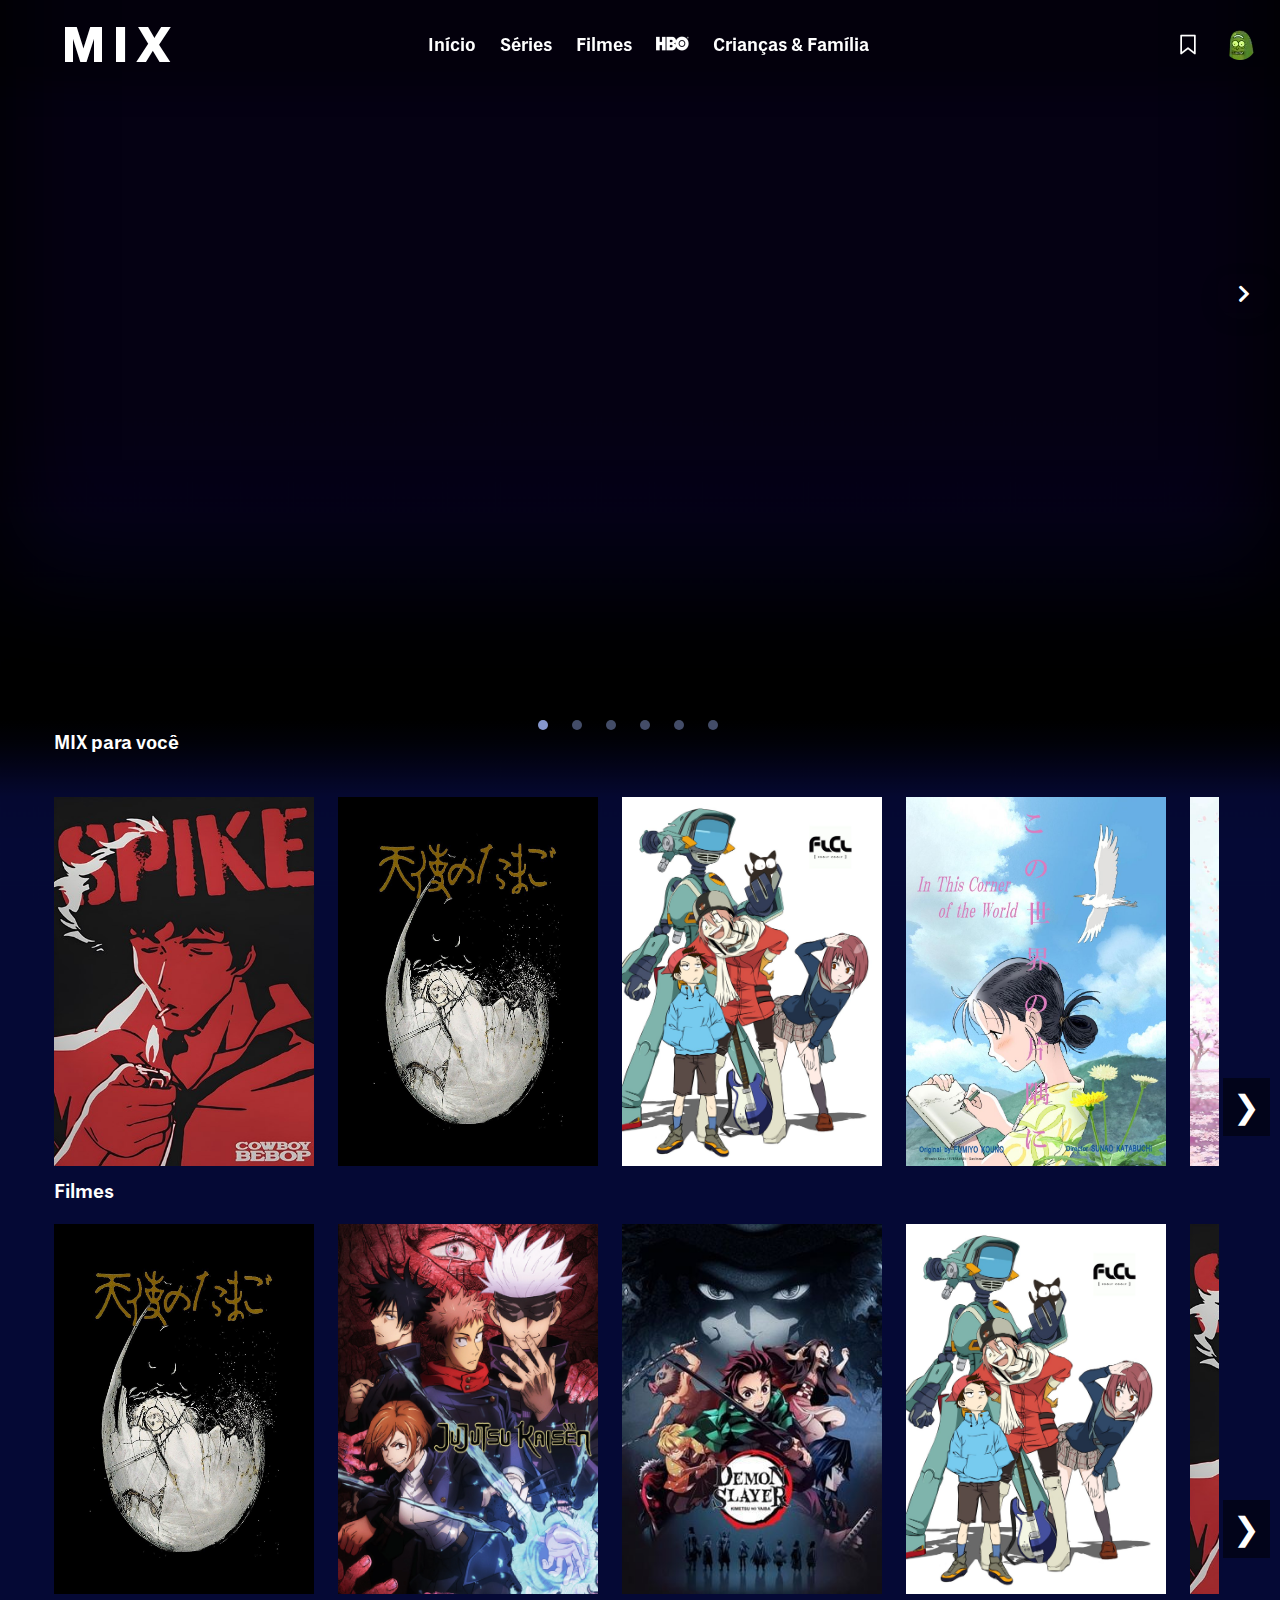
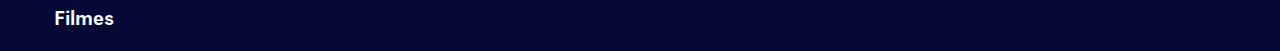
==== index.html @ 0c9e5390 "hbo-base" ====
<!DOCTYPE html>

<html lang="pt-BR">

<head>
    <meta charset="UTF-8">
    <meta name="viewport" content="width=device-width, initial-scale=1.0">
    <title>Home • Mix</title>
    <link rel="stylesheet" href="source/css/style.css">
    <link rel="stylesheet" href="source/css/videostyle.css">
    <link rel="icon" href="source/img/Icons/image.png" type="image/x-icon">
    <link rel="stylesheet" href="https://cdnjs.cloudflare.com/ajax/libs/font-awesome/5.15.4/css/all.min.css">
    <link rel="stylesheet" href="source/css/teste.css">

</head>

<body>

    <header>

        <div class="container-header">

            <nav id="menu">
                <a id="logo" href="index.html" style="text-decoration: none;">M I X</a>

                <div id="container-middle-menu">

                    <ul id="minus" style="list-style-type: none;">
                        <li class="pulle"><a class="link-menu" href="teste.html">Início</a></li>
                        <li class="pulle"><a class="link-menu" href="#">Séries</a></li>
                        <li class="pulle"><a class="link-menu" href="#">Filmes</a></li>
                        <li class="pulle"><a class="link-menu" href="https://play.max.com"><img
                                    src="source/img/Icons/f2fde30cf1b2.png"
                                    style="margin-top: -5px; position:relative;"></a>
                        </li>
                        <li class="pulle"><a class="link-menu" href="#">Crianças & Família</a></li>
                    </ul>

                </div>

                <div id="left-menu">
                    <ul id="minus" style="list-style-type: none;">
                        <li><a class="pulle" href="#"><img loading="eager" alt=""
                                    src="https://images.cdn.prd.api.discomax.com/2023%2F4%2F14%2F142d5e2b-0c8d-4886-8617-f9f58acfb4b8.png"
                                    srcset="https://images.cdn.prd.api.discomax.com/2023%2F4%2F14%2Fd1c89ec8-a4a6-4acb-bb75-d5a9eca17880.png?h=24&amp;f=webp 24w,https://images.cdn.prd.api.discomax.com/2023%2F4%2F14%2Fd1c89ec8-a4a6-4acb-bb75-d5a9eca17880.png?h=30&amp;f=webp 30w,https://images.cdn.prd.api.discomax.com/2023%2F4%2F14%2Fd1c89ec8-a4a6-4acb-bb75-d5a9eca17880.png?h=32&amp;f=webp 32w,https://images.cdn.prd.api.discomax.com/2023%2F4%2F14%2Fd1c89ec8-a4a6-4acb-bb75-d5a9eca17880.png?h=48&amp;f=webp 48w,https://images.cdn.prd.api.discomax.com/2023%2F4%2F14%2Fd1c89ec8-a4a6-4acb-bb75-d5a9eca17880.png?h=60&amp;f=webp 60w,https://images.cdn.prd.api.discomax.com/2023%2F4%2F14%2Fd1c89ec8-a4a6-4acb-bb75-d5a9eca17880.png?h=64&amp;f=webp 64w,https://images.cdn.prd.api.discomax.com/2023%2F4%2F14%2Fd1c89ec8-a4a6-4acb-bb75-d5a9eca17880.png?h=72&amp;f=webp 72w,https://images.cdn.prd.api.discomax.com/2023%2F4%2F14%2Fd1c89ec8-a4a6-4acb-bb75-d5a9eca17880.png?h=90&amp;f=webp 90w,https://images.cdn.prd.api.discomax.com/2023%2F4%2F14%2Fd1c89ec8-a4a6-4acb-bb75-d5a9eca17880.png?h=96&amp;f=webp 96w"
                                    sizes="24px"
                                    class="StyledImage-Beam-Web-Ent__sc-18mn12h-0 dHLuhz StyledMenuBarItemImage-Beam-Web-Ent__sc-6h4g8s-0 cUyxmD image-loaded"></a>
                        </li>
                        <li><a class="pulle" href="#"><img src="source/img/Icons/favorite.png"></a></li>
                        <li><a class="pulle" href="#"><img src="source/img/Icons/icon.png"
                                    style="top: -5px; position: relative;"></a></li>
                    </ul>
                </div>
            </nav>

        </div>

    </header>

    <section class="video-container"> <!-- Adicionar video-->
        <div id="video-panel">
            <video id="video" class="playing" src="source/video/video1.mp4" type="video/mp4" muted autoplay></video>
            <video id="video" src="source/video/video2.mp4" type="video/mp4" muted></video>
            <video id="video" src="source/video/video3.mp4" type="video/mp4" muted></video>
            <video id="video" src="source/video/video4.mp4" type="video/mp4" muted></video>
            <video id="video" src="source/video/video5.mp4" type="video/mp4" muted></video>
            <video id="video" src="source/video/video6.mp4" type="video/mp4" muted></video>
        </div>

        <div id="controls" class="controls">
            <button id="prev" class="btn" onclick="prevVideo()" style="display: none;"> <i id=icon
                    class="fas fa-chevron-left"></i></button>
            <button id="next" class="btn" onclick="nextVideo()"> <i id=icon class="fas fa-chevron-right"></i></button>
        </div>


        <div class="overlay"></div>
        <div class="dots">
        </div>
    </section>



    <div>
        <div>
            <h1 id="recomend-mix">MIX para você</h1>
        </div>
    </div>

    <div id="shadow"></div>

    <div class="carousel-container">

        <div class="carousel-slide">
            <img id="img1" src="source/img/Carousel/cwb.jpg" class="pulle" alt="image 1">
            <img id="img1" src="source/img/Carousel/aegg.jpeg" class="pulle" alt="image 2">
            <img id="img1" src="source/img/Carousel/fc.jpg" class="pulle" alt="image 3">
            <img id="img1" src="source/img/Carousel/itc.jpg" class="pulle" alt="image 4">
            <img id="img1" src="source/img/Carousel/iwteyp.jpg" class="pulle" alt="image 5">
            <img id="img1" src="source/img/Carousel/jjk.webp" class="pulle" alt="image 6">
            <img id="img1" src="source/img/Carousel/dms.jpg" alt="image 7">
        </div>
        <button class="prev-btn" onclick="moveSlide(-1)">&#10094;</button>
        <button class="next-btn" onclick="moveSlide(1)">&#10095;</button>

    </div>

    <div style="height: 5%;">

        <h1 id="recomend-mix" style="margin-top: 1%;">Filmes</h1>

    </div>

    <div class="carousel-container1">

        <div class="carousel-slide1">
            <img src="source/img/Carousel/aegg.jpeg" class="pulle" alt="image 7">
            <img src="source/img/Carousel/jjk.webp" class="pulle" alt="image 8">
            <img src="source/img/Carousel/dms.jpg" class="pulle" alt="image 9">
            <img src="source/img/Carousel/fc.jpg" class="pulle" alt="image 10">
            <img src="source/img/Carousel/cwb.jpg" class="pulle" alt="image 11">
            <img src="source/img/Carousel/iwteyp.jpg" class="pulle" alt="image 12">
            <img src="source/img/Carousel/itc.jpg" alt="image 7">
        </div>
        <button class="prev-btn1" onclick="moveSlide1(-1)">&#10094;</button>
        <button class="next-btn1" onclick="moveSlide1(1)">&#10095;</button>

    </div>

    <div style="height: 5%;">

        <h1 id="recomend-mix" style="margin-top: 1%;">Filmes</h1>

    </div>


    <script src="source/script/videopainelskip.js"></script>
    <script>
        let started;
        document.querySelectorAll('#video').forEach(() => {
            let dotsList = document.querySelector('.dots')
            if (!started) {
                let dotStyle = document.createElement('div')
                dotStyle.setAttribute('id', 'dot');
                dotStyle.classList.add('pulle');
                dotStyle.classList.add('dotactive');

                dotsList.append(dotStyle)
                return started = true
            }
            let dotStyle = document.createElement('div')
            dotStyle.setAttribute('id', 'dot');
            dotStyle.classList.add('pulle');

            dotsList.append(dotStyle)
        })
    </script>
    <script src="source/script/carouselscript.js"></script>
    <script src="source/script/carousel1.js"></script>

</body>

</html>
---- source/css/style.css ----
@font-face {
    font-family: HBOMAX;
    src: url(../fonts/hbologosupplement.ttf);
    font-size: 1em;
}

@font-face {
    font-family: Streets;
    src: url(../fonts/STREET.ttf);
    fonte-size: 1e;
}

@font-face {
    font-family: HBOMIX;
    src: url(../fonts/StreetLCG2.sha.woff2)
}

.container-header {
    width: 100%;
}

* {
    padding: 0;
    margin: 0;
    box-sizing: border-box;
}

body {
    background-image: url(../img/Background/background.png);
    background-repeat: no-repeat;
    background-size: cover;
    background-color: #050935;
}

header {
    width: 100%;
    height: 120px;
    -webkit-box-shadow: inset 0px 102px 26px -13px rgba(0, 0, 0, 0.35);
    -moz-box-shadow: inset 0px 102px 26px -13px rgba(0, 0, 0, 0.35);
    box-shadow: inset 0px 102px 26px -13px rgba(0, 0, 0, 0.35);
    position: fixed;
    z-index: 2;

}

#logo {
    font-size: 50px;
    font-family: HBOMAX;
    color: white;
    margin: 5px 0 0 5%;
}

#container-middle-menu {
    font-size: 16px;
    font-family: HBOMIX;
    color: white;
    margin-top: 20px;
}

#menu {
    height: 100px;
    display: flex;
    margin-top: 1%;
    justify-content: space-between;
}


#minus {
    display: flex;

}

.pulle {
    margin-right: 24px;
}

.link-menu {
    color: white;
    text-decoration: none;
}

#left-menu {
    margin-top: 20px;
}

#shadow {
    background: linear-gradient(rgb(0, 0, 0) 0%, rgba(0, 0, 0, 0.8) 30%, rgba(0, 0, 0, 0) 100%);
    height: 77px;
    margin-top: -32px;

}

.dots {
    display: flex;
    width: 100%;
    height: auto;
    justify-content: center;
}

#dot {
    background-color: rgba(134, 151, 206, 0.5);
    border-radius: 50%;
    width: 10px;
    height: 10px;
}

.dotactive {
    background-color: rgba(134, 151, 206, 1) !important;
}

#recomend-mix {
    color: white;
    font-family: HBOMIX;
    font-size: 17px;
    font-weight: 500;
    margin-left: 54px;
}

#prev,
#next {

    align-items: center;
    background-color: #ffffff00;
    border-radius: 12px;
    box-shadow: transparent 0 0 0 3px, rgba(18, 18, 18, .1) 0 6px 20px;
    box-sizing: border-box;
    color: #121212;
    cursor: pointer;
    display: inline-flex;
    flex: 1 1 auto;
    font-family: Inter, sans-serif;
    font-size: 1.2rem;
    font-weight: 700;
    justify-content: center;
    line-height: 1;
    margin: 0;
    outline: none;
    padding: 1rem 1.2rem;
    text-align: center;
    text-decoration: none;
    transition: box-shadow .2s, -webkit-box-shadow .2s;
    white-space: nowrap;
    border: 0;
    user-select: none;
    -webkit-user-select: none;
    touch-action: manipulation;
}

.button-35:hover {
    box-shadow: #121212 0 0 0 3px, transparent 0 0 0 0;
}

#icon {

    color: white;
}
---- source/css/videostyle.css ----
body, html {
    margin: 0;
    padding: 0;
    height: 100%;
}

#video {
    width: 100%;
    height: min(56.25vw, 87vh);
    object-fit: cover; /* Garante que o vídeo preencha o contêiner mantendo a proporção */
    display: none;
}

.playing {
    display: block !important;
}

.overlay {
    -webkit-box-shadow: inset 0px -145px 99px -50px rgba(0,0,0,0.75);
    -moz-box-shadow: inset 0px -145px 99px -50px rgba(0,0,0,0.75);
    box-shadow: inset 0px -138px 99px 4px rgba(0,0,0,1.75);
    position:absolute;
    background: #00000024;
    height: min(56.25vw, 87vh);
    width: 100%;
    top: 0px;
}

#prev {
    padding: 10px 20px;
    margin: 0 10px;
    cursor: pointer;
    position:absolute;
    left: 0px;
    top: 274px;
    z-index: 1;
}

#next {
    padding: 10px 20px;
    margin: 0 10px;
    cursor: pointer;
    position:absolute;
    right: 0px;
    top: 274px;
    z-index: 1;
}

@media screen and (max-width: 768px) {
    .controls {
        bottom: 10px;
    }
}
---- source/css/teste.css ----
.carousel-container {
    margin-left: 54px;
    width: 91%;
    max-width: 1455px;
    overflow: hidden;
}

.carousel-slide {
    display: flex;
    transition: transform 0.5s ease-in-out;
}   

.carousel-slide img {
    width: 22.33%;
    
}

.prev-btn, .next-btn {
    position: absolute;
    top: 123%;
    transform: translateY(-50%);
    background-color: rgba(0, 0, 0, 0.5);
    border: none;
    color: #fff;
    font-size: 2rem;
    padding: 10px;
    cursor: pointer;
    user-select: none;
}

.prev-btn {
    left: 10px;
    display: none;
}

.next-btn {
    right: 10px;
}

.carousel-container1 {
    margin-left: 54px;
    width: 91%;
    max-width: 1455px;
    overflow: hidden;
}

.carousel-slide1 {
    display: flex;
    transition: transform 0.5s ease-in-out;
}

.carousel-slide1 img {
    width: 22.33%;
    
}

.prev-btn1, .next-btn1 {
    position: absolute;
    top: 123%;
    transform: translateY(-50%);
    background-color: rgba(0, 0, 0, 0.5);
    border: none;
    color: #fff;
    font-size: 2rem;
    padding: 10px;
    cursor: pointer;
    user-select: none;
}

.prev-btn1 {
    left: 10px;
    display: none;
    margin-top: 33%;
}

.next-btn1 {
    right: 10px;
    margin-top: 33%;

}
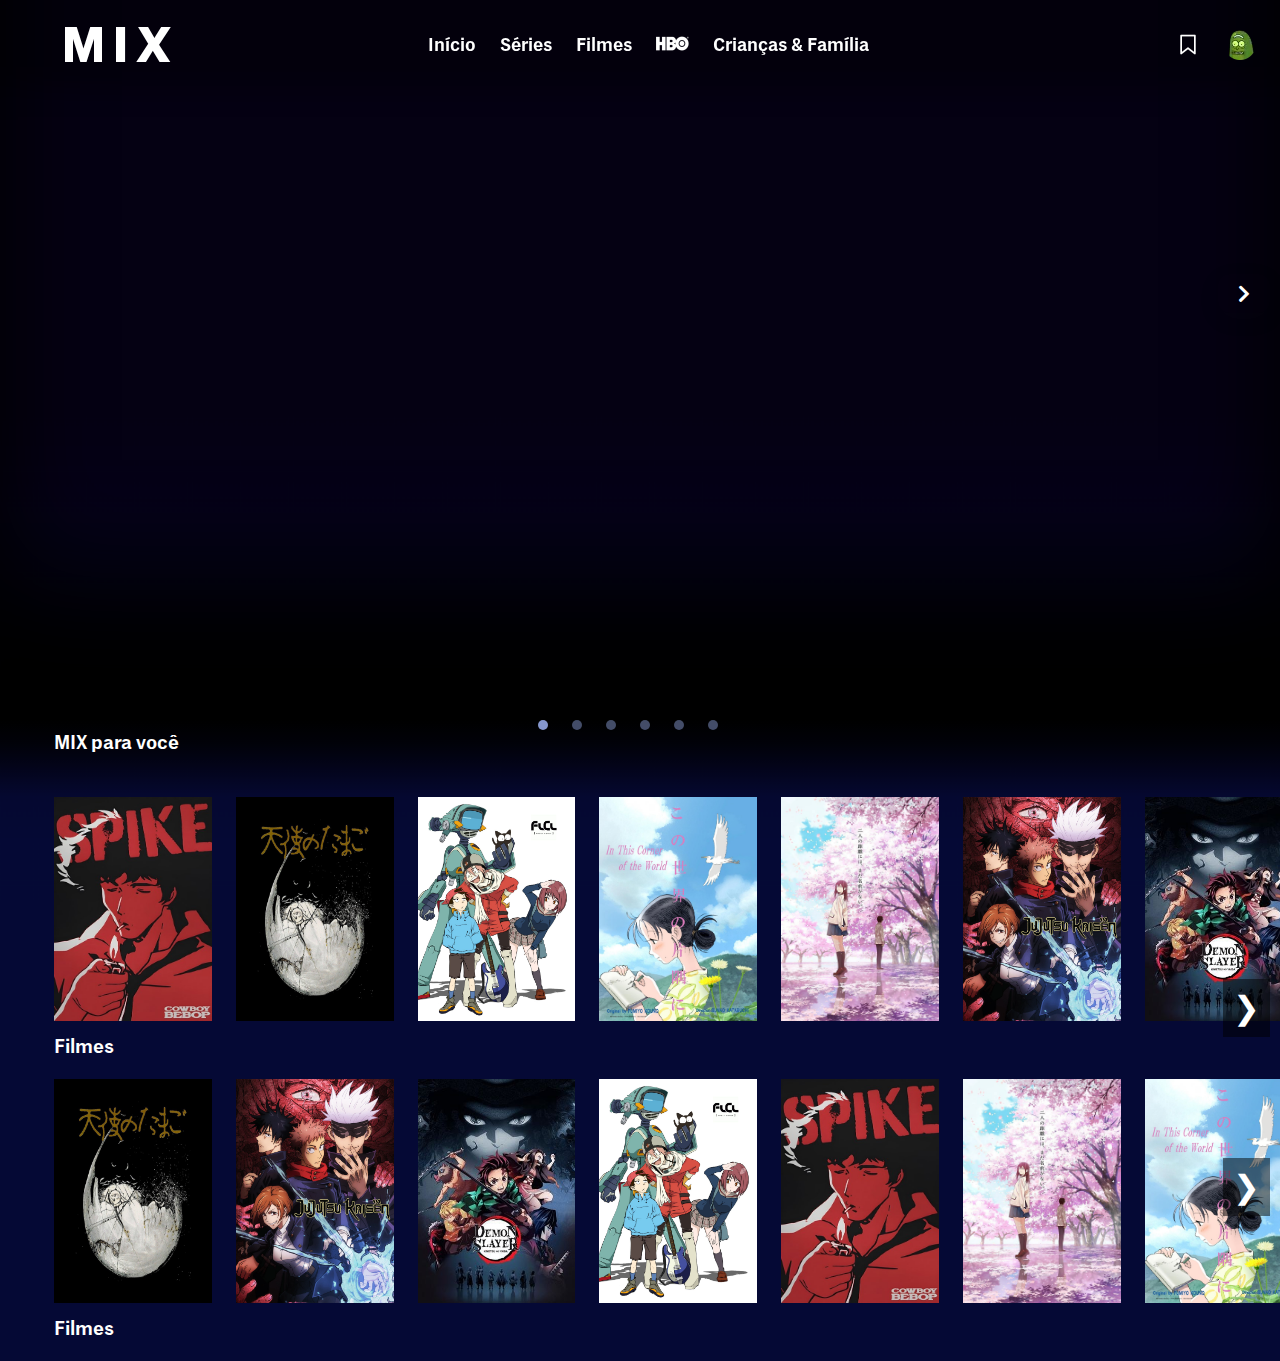
==== commit c6659bc8: "Fix bug carrousel" ====
--- a/index.html
+++ b/index.html
@@ -30,6 +30,8 @@
                         <li class="pulle"><a class="link-menu" href="#">Séries</a></li>
                         <li class="pulle"><a class="link-menu" href="#">Filmes</a></li>
                         <li class="pulle"><a class="link-menu" href="https://play.max.com"><img
+
+                            
                                     src="source/img/Icons/f2fde30cf1b2.png"
                                     style="margin-top: -5px; position:relative;"></a>
                         </li>
@@ -98,7 +100,8 @@
             <img id="img1" src="source/img/Carousel/itc.jpg" class="pulle" alt="image 4">
             <img id="img1" src="source/img/Carousel/iwteyp.jpg" class="pulle" alt="image 5">
             <img id="img1" src="source/img/Carousel/jjk.webp" class="pulle" alt="image 6">
-            <img id="img1" src="source/img/Carousel/dms.jpg" alt="image 7">
+            <img id="img1" src="source/img/Carousel/dms.jpg" class = "pulle" alt="image 7">
+            <img id="img1" src="source/img/Carousel/ddd.jpg" class= "puller" alt="image 8">
         </div>
         <button class="prev-btn" onclick="moveSlide(-1)">&#10094;</button>
         <button class="next-btn" onclick="moveSlide(1)">&#10095;</button>
@@ -123,6 +126,7 @@
             <img src="source/img/Carousel/itc.jpg" alt="image 7">
         </div>
         <button class="prev-btn1" onclick="moveSlide1(-1)">&#10094;</button>
+        
         <button class="next-btn1" onclick="moveSlide1(1)">&#10095;</button>
 
     </div>
--- a/source/css/teste.css
+++ b/source/css/teste.css
@@ -1,6 +1,6 @@
 .carousel-container {
     margin-left: 54px;
-    width: 91%;
+    width: 100%;
     max-width: 1455px;
     overflow: hidden;
 }
@@ -11,13 +11,13 @@
 }   
 
 .carousel-slide img {
-    width: 22.33%;
+    width: 12.33%;
     
 }
 
 .prev-btn, .next-btn {
     position: absolute;
-    top: 123%;
+    top: 112%;
     transform: translateY(-50%);
     background-color: rgba(0, 0, 0, 0.5);
     border: none;
@@ -29,17 +29,18 @@
 }
 
 .prev-btn {
-    left: 10px;
+    left: 30px;
     display: none;
 }
 
 .next-btn {
     right: 10px;
+    display: block;
 }
 
 .carousel-container1 {
     margin-left: 54px;
-    width: 91%;
+    width: 100%;
     max-width: 1455px;
     overflow: hidden;
 }
@@ -50,13 +51,13 @@
 }
 
 .carousel-slide1 img {
-    width: 22.33%;
+    width: 12.33%;
     
 }
 
 .prev-btn1, .next-btn1 {
     position: absolute;
-    top: 123%;
+    top: 85%;
     transform: translateY(-50%);
     background-color: rgba(0, 0, 0, 0.5);
     border: none;
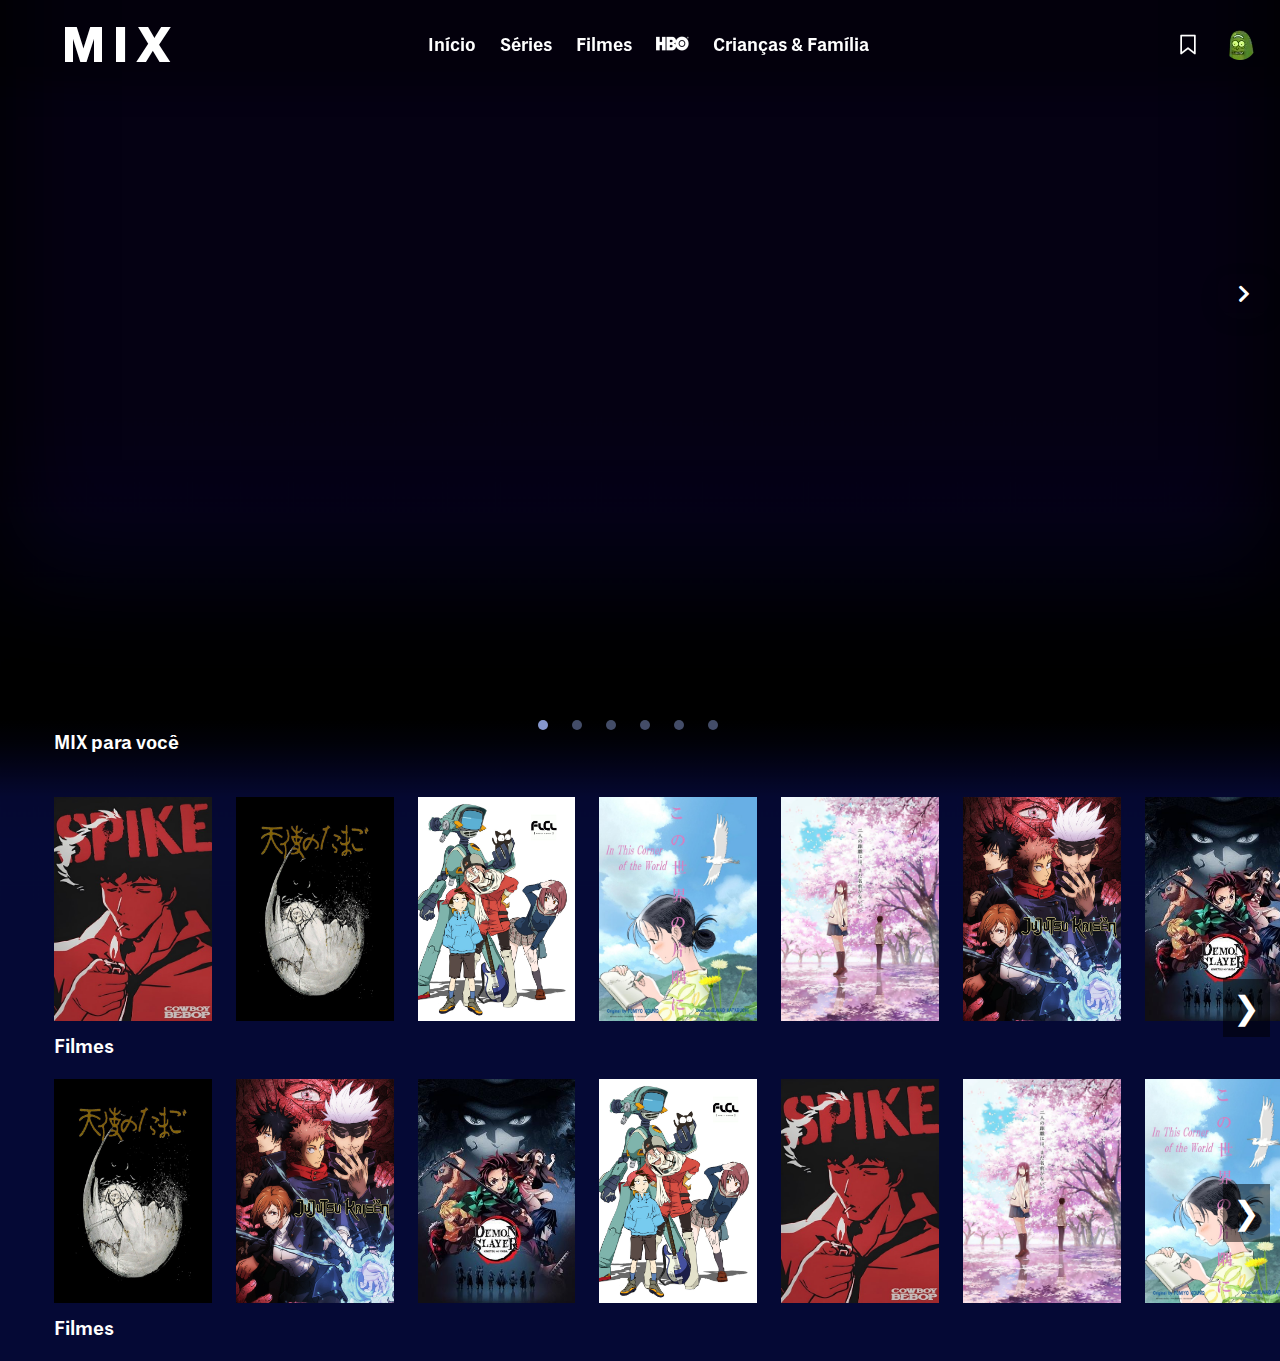
==== commit 1f1668b9: "Low bugs fix" ====
--- a/index.html
+++ b/index.html
@@ -123,7 +123,8 @@
             <img src="source/img/Carousel/fc.jpg" class="pulle" alt="image 10">
             <img src="source/img/Carousel/cwb.jpg" class="pulle" alt="image 11">
             <img src="source/img/Carousel/iwteyp.jpg" class="pulle" alt="image 12">
-            <img src="source/img/Carousel/itc.jpg" alt="image 7">
+            <img src="source/img/Carousel/itc.jpg" class= "pulle" alt="image 7">
+            <img src="source/img/Carousel/ddd.jpg" class= "pulle" alt="image 8">
         </div>
         <button class="prev-btn1" onclick="moveSlide1(-1)">&#10094;</button>
         
--- a/source/css/teste.css
+++ b/source/css/teste.css
@@ -69,13 +69,13 @@
 }
 
 .prev-btn1 {
-    left: 10px;
+    left: 30px;
     display: none;
-    margin-top: 33%;
+    margin-top: 34%;
 }
 
 .next-btn1 {
     right: 10px;
-    margin-top: 33%;
+    margin-top: 35%;
 
 }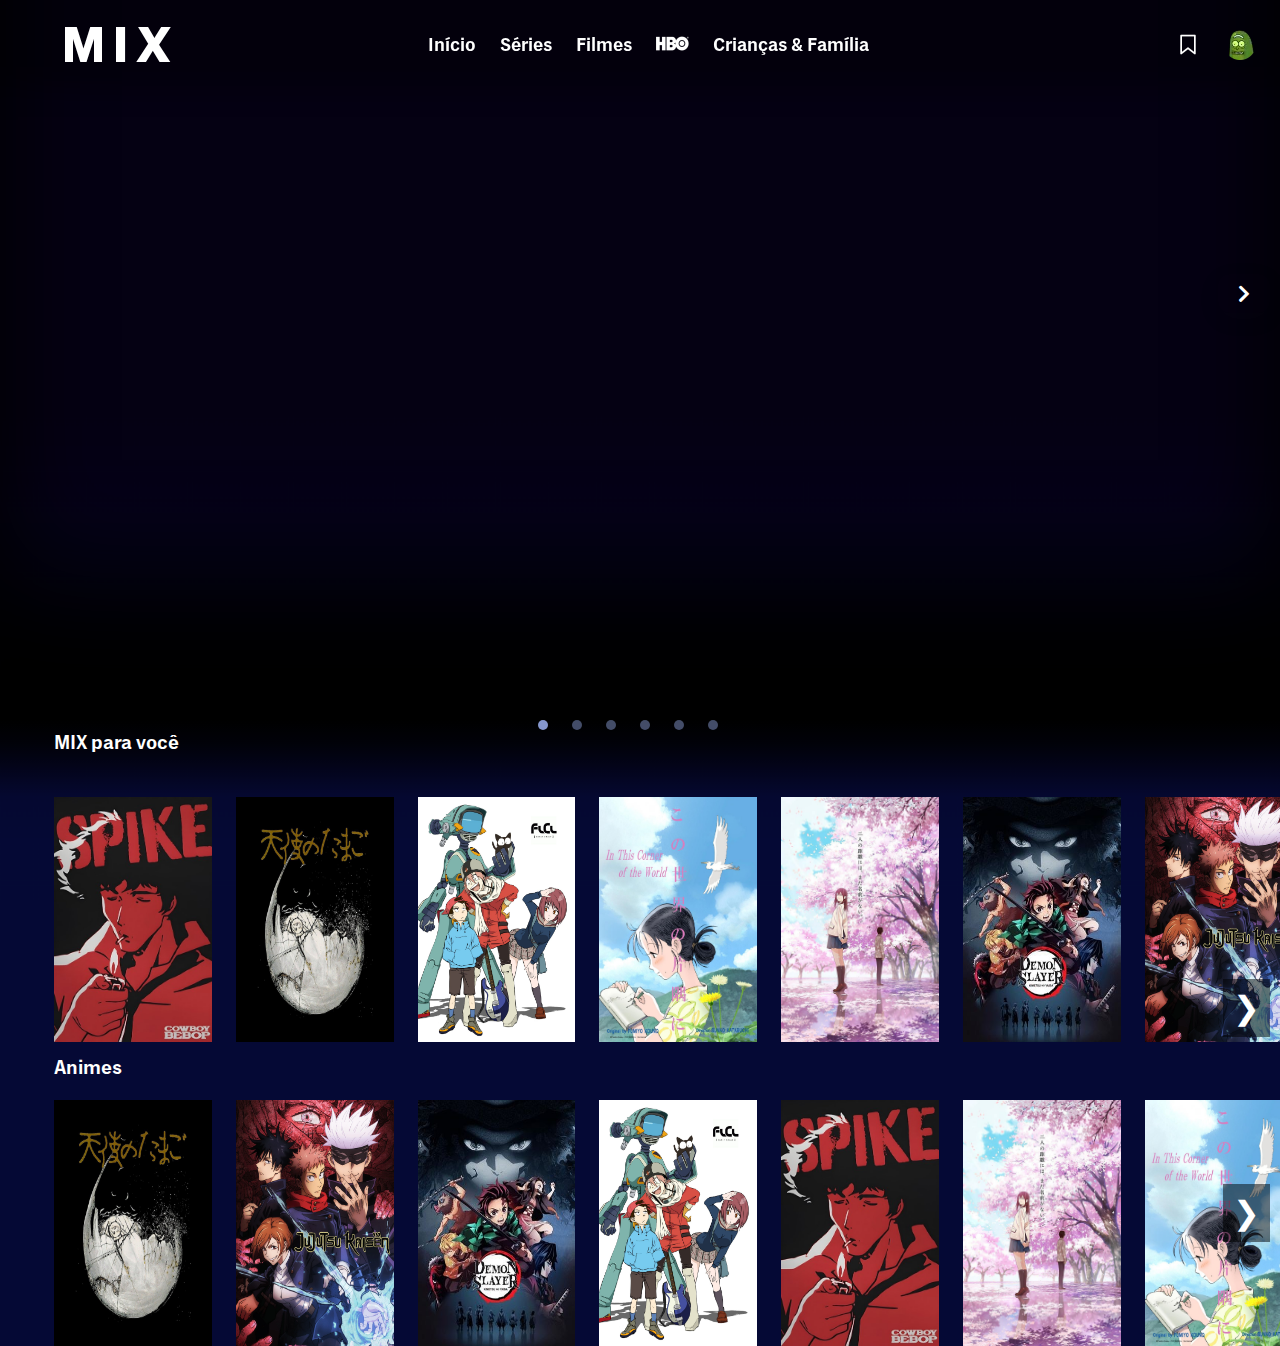
==== commit 7f3f1bab: "Carrousel Update New Content" ====
--- a/index.html
+++ b/index.html
@@ -99,9 +99,16 @@
             <img id="img1" src="source/img/Carousel/fc.jpg" class="pulle" alt="image 3">
             <img id="img1" src="source/img/Carousel/itc.jpg" class="pulle" alt="image 4">
             <img id="img1" src="source/img/Carousel/iwteyp.jpg" class="pulle" alt="image 5">
+            <img id="img1" src="source/img/Carousel/dms.jpg" class = "pulle" alt="image 7">
             <img id="img1" src="source/img/Carousel/jjk.webp" class="pulle" alt="image 6">
-            <img id="img1" src="source/img/Carousel/dms.jpg" class = "pulle" alt="image 7">
-            <img id="img1" src="source/img/Carousel/ddd.jpg" class= "puller" alt="image 8">
+            <img id="img1" src="source/img/Carousel/knk.jpg" class= "pulle" alt="image 12">
+            <img id="img1" src="source/img/Carousel/ddd.jpg" class= "pulle" alt="image 8">
+            <img id="img1" src="source/img/Carousel/bc.jpg" class= "pulle" alt="image 10">
+            <img id="img1" src="source/img/Carousel/hxh.jpg" class= "pulle" alt="image 9">
+            <img id="img1" src="source/img/Carousel/fc.jpg" class= "pulle" alt="image 15">
+            <img id="img1" src="source/img/Carousel/gt.jpg" class= "pulle" alt="image 14">
+            <img id="img1" src="source/img/Carousel/sh.jpg" class= "pulle" alt="image 13">
+            <img id="img1" src="source/img/Carousel/bl.jpg" class= "pulle" alt="image 11">
         </div>
         <button class="prev-btn" onclick="moveSlide(-1)">&#10094;</button>
         <button class="next-btn" onclick="moveSlide(1)">&#10095;</button>
@@ -110,7 +117,7 @@
 
     <div style="height: 5%;">
 
-        <h1 id="recomend-mix" style="margin-top: 1%;">Filmes</h1>
+        <h1 id="recomend-mix" style="margin-top: 1%;">Animes</h1>
 
     </div>
 
@@ -125,16 +132,16 @@
             <img src="source/img/Carousel/iwteyp.jpg" class="pulle" alt="image 12">
             <img src="source/img/Carousel/itc.jpg" class= "pulle" alt="image 7">
             <img src="source/img/Carousel/ddd.jpg" class= "pulle" alt="image 8">
+            <img src="source/img/Carousel/hxh.jpg" class= "pulle" alt="image 9">
+            <img src="source/img/Carousel/bc.jpg" class= "pulle" alt="image 10">
+            <img src="source/img/Carousel/bl.jpg" class= "pulle" alt="image 11">
+            <img src="source/img/Carousel/knk.jpg" class= "pulle" alt="image 12">
+            <img src="source/img/Carousel/sh.jpg" class= "pulle" alt="image 13">
+            <img src="source/img/Carousel/gt.jpg" class= "pulle" alt="image 14">
+            <img src="source/img/Carousel/fc.jpg" class= "pulle" alt="image 15">
         </div>
         <button class="prev-btn1" onclick="moveSlide1(-1)">&#10094;</button>
-        
         <button class="next-btn1" onclick="moveSlide1(1)">&#10095;</button>
-
-    </div>
-
-    <div style="height: 5%;">
-
-        <h1 id="recomend-mix" style="margin-top: 1%;">Filmes</h1>
 
     </div>
 
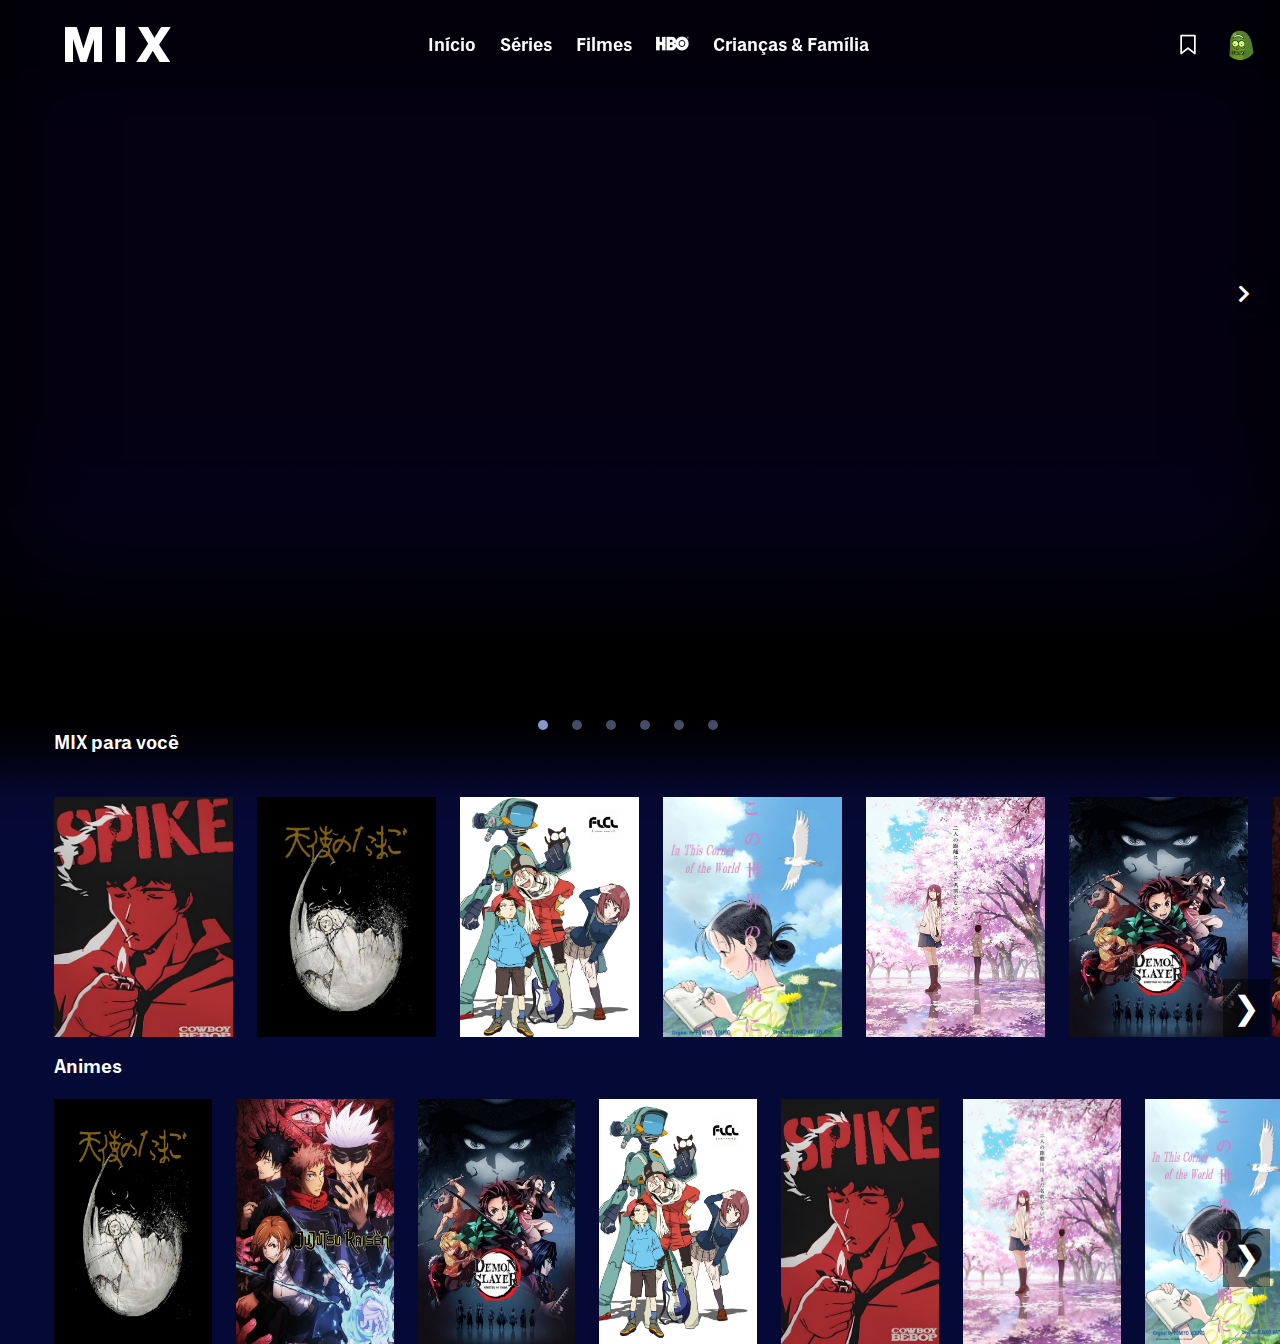
==== commit 025de3e6: "Bleach Video Player V1" ====
--- a/index.html
+++ b/index.html
@@ -10,7 +10,7 @@
     <link rel="stylesheet" href="source/css/videostyle.css">
     <link rel="icon" href="source/img/Icons/image.png" type="image/x-icon">
     <link rel="stylesheet" href="https://cdnjs.cloudflare.com/ajax/libs/font-awesome/5.15.4/css/all.min.css">
-    <link rel="stylesheet" href="source/css/teste.css">
+    <link rel="stylesheet" href="source/css/carrousel.css">
 
 </head>
 
@@ -26,7 +26,7 @@
                 <div id="container-middle-menu">
 
                     <ul id="minus" style="list-style-type: none;">
-                        <li class="pulle"><a class="link-menu" href="teste.html">Início</a></li>
+                        <li class="pulle"><a class="link-menu" href="index.html">Início</a></li>
                         <li class="pulle"><a class="link-menu" href="#">Séries</a></li>
                         <li class="pulle"><a class="link-menu" href="#">Filmes</a></li>
                         <li class="pulle"><a class="link-menu" href="https://play.max.com"><img
@@ -94,21 +94,51 @@
     <div class="carousel-container">
 
         <div class="carousel-slide">
-            <img id="img1" src="source/img/Carousel/cwb.jpg" class="pulle" alt="image 1">
-            <img id="img1" src="source/img/Carousel/aegg.jpeg" class="pulle" alt="image 2">
-            <img id="img1" src="source/img/Carousel/fc.jpg" class="pulle" alt="image 3">
-            <img id="img1" src="source/img/Carousel/itc.jpg" class="pulle" alt="image 4">
-            <img id="img1" src="source/img/Carousel/iwteyp.jpg" class="pulle" alt="image 5">
-            <img id="img1" src="source/img/Carousel/dms.jpg" class = "pulle" alt="image 7">
-            <img id="img1" src="source/img/Carousel/jjk.webp" class="pulle" alt="image 6">
-            <img id="img1" src="source/img/Carousel/knk.jpg" class= "pulle" alt="image 12">
-            <img id="img1" src="source/img/Carousel/ddd.jpg" class= "pulle" alt="image 8">
-            <img id="img1" src="source/img/Carousel/bc.jpg" class= "pulle" alt="image 10">
-            <img id="img1" src="source/img/Carousel/hxh.jpg" class= "pulle" alt="image 9">
-            <img id="img1" src="source/img/Carousel/fc.jpg" class= "pulle" alt="image 15">
-            <img id="img1" src="source/img/Carousel/gt.jpg" class= "pulle" alt="image 14">
-            <img id="img1" src="source/img/Carousel/sh.jpg" class= "pulle" alt="image 13">
-            <img id="img1" src="source/img/Carousel/bl.jpg" class= "pulle" alt="image 11">
+            <a href="cwb.html">
+                <img id="img1" src="source/img/Carousel/cwb.jpg" class="pulle" alt="image 1">
+            </a>
+            <a href="aeggpage.html">
+                <img id="img1" src="source/img/Carousel/aegg.jpeg" class="pulle" alt="image 2">
+            </a>
+            <a href="fcpage.html">
+                <img id="img1" src="source/img/Carousel/fc.jpg" class="pulle" alt="image 3">
+            </a>
+            <a href="itcpage.html">
+                <img id="img1" src="source/img/Carousel/itc.jpg" class="pulle" alt="image 4">
+            </a>
+            <a href="iwteypage.html">
+                <img id="img1" src="source/img/Carousel/iwteyp.jpg" class="pulle" alt="image 5">
+            </a>
+            <a href="dmspage.html">
+                <img id="img1" src="source/img/Carousel/dms.jpg" class="pulle" alt="image 7">
+            </a>
+            <a href="jjkpage.html">
+                <img id="img1" src="source/img/Carousel/jjk.webp" class="pulle" alt="image 6">
+            </a>
+            <a href="knkpage.html">
+                <img id="img1" src="source/img/Carousel/knk.jpg" class="pulle" alt="image 12">
+            </a>
+            <a href="dddpage.html">
+                <img id="img1" src="source/img/Carousel/ddd.jpg" class="pulle" alt="image 8">
+            </a>
+            <a href="source/Players/bleach/bcpage.html">
+                <img id="img1" src="source/img/Carousel/bc.jpg" class="pulle" alt="image 10">
+            </a>
+            <a href="hxhpage.html">
+                <img id="img1" src="source/img/Carousel/hxh.jpg" class="pulle" alt="image 9">
+            </a>
+            <a href="fcpage.html">
+                <img id="img1" src="source/img/Carousel/fc.jpg" class="pulle" alt="image 15">
+            </a>
+            <a href="gtpage.html">
+                <img id="img1" src="source/img/Carousel/gt.jpg" class="pulle" alt="image 14">
+            </a>
+            <a href="shpage.html">
+                <img id="img1" src="source/img/Carousel/sh.jpg" class="pulle" alt="image 13">
+            </a>
+            <a href="blpage.html">
+                <img id="img1" src="source/img/Carousel/bl.jpg" class="pulle" alt="image 11">
+            </a>
         </div>
         <button class="prev-btn" onclick="moveSlide(-1)">&#10094;</button>
         <button class="next-btn" onclick="moveSlide(1)">&#10095;</button>
--- a/source/css/carrousel.css
+++ b/source/css/carrousel.css
@@ -0,0 +1,82 @@
+.carousel-container {
+    margin-left: 54px;
+    width: 100%;
+    max-width: 1455px;
+    overflow: hidden;
+}
+
+.carousel-slide {
+    display: flex;
+    transition: transform 0.5s ease-in-out;
+}   
+
+.carousel-slide img {
+    width: 179px;
+    height: 240px;
+    object-fit: cover; /* Mantém o conteúdo da imagem ajustado à nova dimensão */
+}
+
+.prev-btn, .next-btn {
+    position: absolute;
+    top: 112%;
+    transform: translateY(-50%);
+    background-color: rgba(0, 0, 0, 0.5);
+    border: none;
+    color: #fff;
+    font-size: 2rem;
+    padding: 10px;
+    cursor: pointer;
+    user-select: none;
+}
+
+.prev-btn {
+    left: 30px;
+    display: none;
+}
+
+.next-btn {
+    right: 10px;
+    display: block;
+}
+
+.carousel-container1 {
+    margin-left: 54px;
+    width: 100%;
+    max-width: 1455px;
+    overflow: hidden;
+}
+
+.carousel-slide1 {
+    display: flex;
+    transition: transform 0.5s ease-in-out;
+}
+
+.carousel-slide1 img {
+    width: 12.33%;
+    
+}
+
+.prev-btn1, .next-btn1 {
+    position: absolute;
+    top: 90%;
+    transform: translateY(-50%);
+    background-color: rgba(0, 0, 0, 0.5);
+    border: none;
+    color: #fff;
+    font-size: 2rem;
+    padding: 10px;
+    cursor: pointer;
+    user-select: none;
+}
+
+.prev-btn1 {
+    left: 30px;
+    display: none;
+    margin-top: 34%;
+}
+
+.next-btn1 {
+    right: 10px;
+    margin-top: 35%;
+
+}